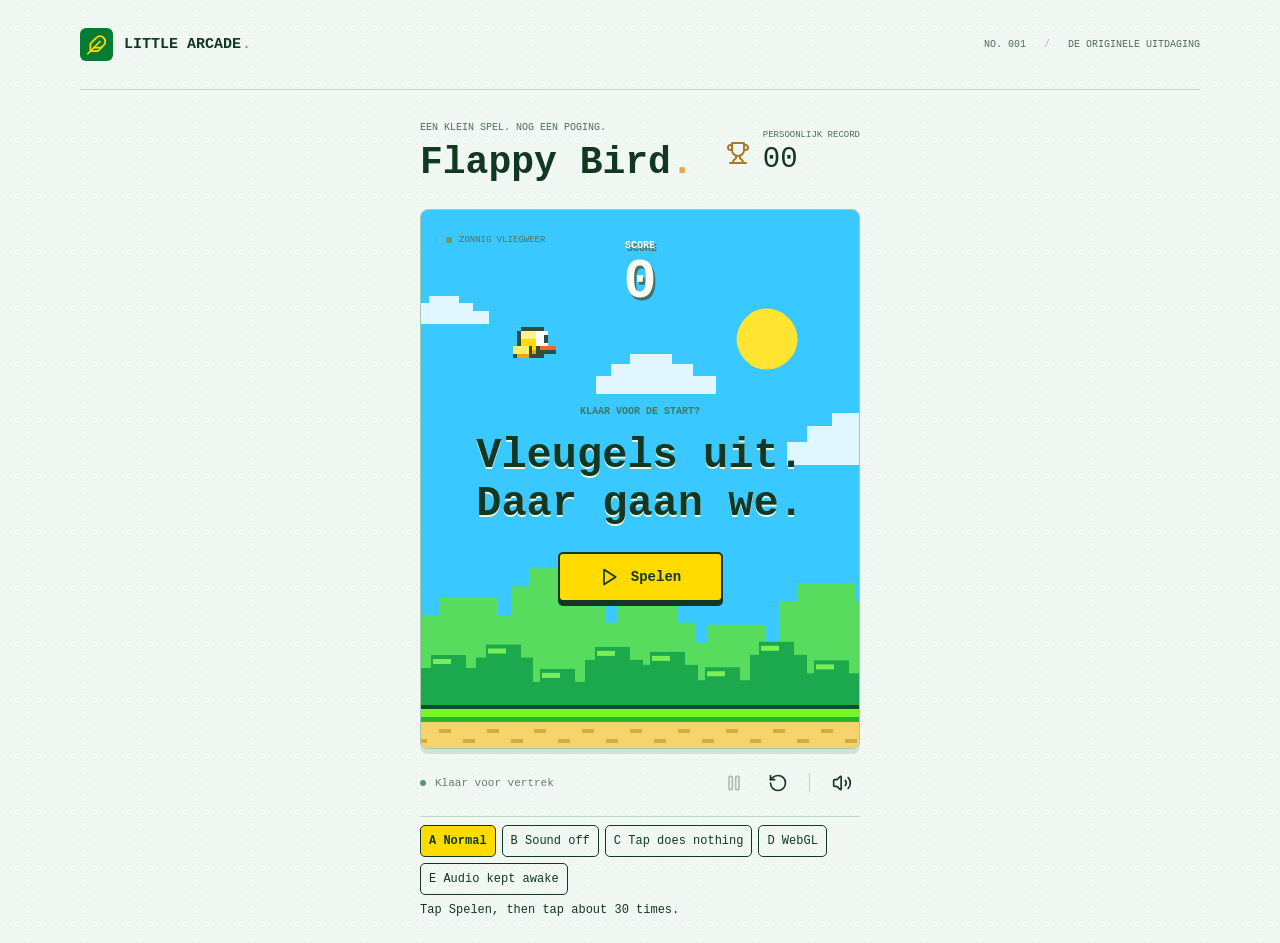
==== lab/index.html @ 258171ba "Merge branch 'iphone-tap-test' Co-Authored-By: Claude Opus 5.5 <noreply@anthropic.com>" ====
<!doctype html>
<html lang="nl">
<head>
  <meta charset="UTF-8">
  <meta name="viewport" content="width=device-width, initial-scale=1">
  <meta name="theme-color" content="#eaf5ef">
  <title>Flappy Bird - Nog eentje.</title>
  <link rel="icon" href="data:image/svg+xml,%3Csvg xmlns='http://www.w3.org/2000/svg' viewBox='0 0 40 40'%3E%3Crect x='5' y='9' width='28' height='24' rx='9' fill='%23ffc94a'/%3E%3Crect x='25' y='13' width='5' height='6' fill='%23223932'/%3E%3Cpath d='M29 22h11v6H29' fill='%23ef7654'/%3E%3C/svg%3E">
  <link rel="stylesheet" href="../style.css">
  <script defer src="../phaser.min.js"></script>
  <script defer src="../lucide.min.js"></script>
  <script defer src="game.js"></script>
  <script defer src="lab.js"></script>
</head>
<body>
  <main class="shell">
    <header class="masthead">
      <a class="brand" href="./index.html" aria-label="Flappy Bird startpagina"><span class="brand-mark"><i data-lucide="feather"></i></span> LITTLE ARCADE<span class="brand-dot">.</span></a>
      <span class="edition">NO. 001 <span>/</span> DE ORIGINELE UITDAGING</span>
    </header>
    <section class="game-heading" aria-labelledby="title">
      <div><div class="eyebrow">EEN KLEIN SPEL. NOG EEN POGING.</div><h1 id="title">Flappy Bird<span>.</span></h1></div>
      <div class="record"><i data-lucide="trophy"></i><div><span>PERSOONLIJK RECORD</span><strong id="best">00</strong></div></div>
    </section>
    <section class="game-frame" aria-label="Flappy Bird spel">
      <div id="stage" tabindex="0" aria-label="Speelveld. Gebruik spatie, pijltje omhoog of tik om te vliegen."></div>
      <div class="game-hud" aria-hidden="true"><span>SCORE</span><strong id="score">0</strong></div>
      <div class="scene-label"><span></span> ZONNIG VLIEGWEER</div>
      <div id="overlay" class="overlay">
        <div class="overlay-content">
          <div id="overlay-tag" class="overlay-tag">KLAAR VOOR DE START?</div>
          <h2 id="overlay-title">Vleugels uit.<br>Daar gaan we.</h2>
          <div id="result" class="result" hidden><span>Score <strong id="final-score">0</strong></span><span>Best <strong id="final-best">0</strong></span></div>
          <ul id="medals" class="medals" aria-label="Hoogste medaille van deze ronde" hidden></ul>
          <button id="start" class="primary"><i data-lucide="play"></i><span>Spelen</span></button>
        </div>
      </div>
      <div id="load-error" class="load-error" hidden>Het spel kon niet worden geladen. Controleer of phaser.min.js naast index.html staat en vernieuw de pagina.</div>
    </section>
    <footer class="game-toolbar">
      <div class="session-label"><span class="status-dot"></span><span id="status">Klaar voor vertrek</span></div>
      <div class="tools">
        <button id="pause" class="icon-button" title="Pauzeren (P)" aria-label="Pauzeren" disabled><i data-lucide="pause"></i></button>
        <button id="restart" class="icon-button" title="Opnieuw spelen" aria-label="Opnieuw spelen"><i data-lucide="rotate-ccw"></i></button>
        <span class="tool-divider"></span>
        <button id="sound" class="icon-button" title="Geluid uitschakelen" aria-label="Geluid uitschakelen" aria-pressed="true"><i data-lucide="volume-2"></i></button>
      </div>
    </footer>
    <div id="lab-panel" style="font-size:12px;line-height:1.5;padding:8px 0 24px;max-width:440px;margin:auto"></div>
    <div class="bottom-line" hidden style="display:none"><span>GEMAAKT VOOR JE VOLGENDE RECORD.</span><span>Veel vliegplezier <i data-lucide="sparkles"></i></span></div>
    <p id="announcement" class="sr-only" role="status" aria-live="polite"></p>
  </main>
</body>
</html>
---- style.css ----
@font-face{font-family:Arcade;src:local("Consolas"),local("Courier New");font-display:swap}
:root{--ink:#123722;--muted:#506c5b;--paper:#f1f8f3;--green:#087b32;--yellow:#ffdb00;--line:#bed9c6;--page-height:100vh;--chrome:354px}
@supports(height:1svh){:root{--page-height:100svh}}
*{box-sizing:border-box}body{margin:0;color:var(--ink);background:var(--paper);background-image:radial-gradient(#b4cebd55 .7px,transparent .7px);background-size:7px 7px;font-family:Arcade,monospace;letter-spacing:0}button,a{-webkit-tap-highlight-color:transparent}button{font:inherit;cursor:pointer}button:disabled{opacity:.3;cursor:default}button:focus-visible,a:focus-visible,#stage:focus-visible{outline:3px solid #e18b32;outline-offset:5px}button svg{width:20px;height:20px;flex-shrink:0}.shell{max-width:1192px;margin:auto;padding:0 36px}.masthead{height:90px;display:flex;align-items:center;justify-content:space-between;border-bottom:1px solid var(--line)}.brand{display:flex;align-items:center;color:var(--ink);font-size:15px;font-weight:bold;text-decoration:none;gap:11px}.brand-mark{display:grid;place-items:center;background:var(--green);color:var(--yellow);width:33px;height:33px;border-radius:6px}.brand-mark svg{width:21px}.brand-dot{color:#dc8751;margin-left:-10px}.edition{font-size:10px;color:var(--muted)}.edition span{padding:0 12px;color:#a1b1a6}.game-heading{display:flex;justify-content:space-between;align-items:center;padding:32px 0 26px}.eyebrow{font-size:10px;color:var(--muted);margin-bottom:9px}h1{font-size:44px;line-height:1.08;letter-spacing:0;margin:0;font-weight:900}h1>span{color:#e6a745}.record{display:flex;gap:13px;align-items:center}.record>svg{color:#a97829;width:24px;height:24px}.record span{display:block;font-size:9px;color:var(--muted)}.record strong{display:block;font-size:29px;margin-top:3px;font-weight:normal}.game-frame{position:relative;overflow:hidden;border:1px solid #a7c9b2;border-radius:8px;background:#bce4dc;box-shadow:0 5px 0 #d4e2d6;isolation:isolate}#stage{height:100%;width:100%;touch-action:none}#stage canvas{display:block}.game-hud{position:absolute;top:25px;left:50%;transform:translateX(-50%);text-align:center;pointer-events:none;z-index:2;color:#fffef2;text-shadow:2px 3px 0 #426f66}.game-hud span{font-size:10px;font-weight:bold}.game-hud strong{display:block;font-size:55px;line-height:1.1;font-weight:bold}.scene-label{position:absolute;top:25px;left:25px;display:flex;align-items:center;gap:7px;font-size:9px;color:#47766a;pointer-events:none}.scene-label>span{width:6px;height:6px;background:#6a9b7a}.overlay{position:absolute;inset:0;display:flex;justify-content:center;align-items:center;z-index:3;pointer-events:none}.overlay[hidden]{display:none}.overlay-content{text-align:center;transform:translateY(-5px);max-width:90%}.overlay-tag{font-size:10px;color:#3f7966;margin-bottom:15px;font-weight:bold}h2{font-size:42px;line-height:1.15;margin:0 0 24px;font-weight:900;text-shadow:0 2px #e6f6e7}.primary{pointer-events:auto;display:inline-flex;justify-content:center;align-items:center;gap:12px;min-height:50px;min-width:165px;background:var(--yellow);color:var(--ink);font-weight:bold;font-size:14px;border:2px solid var(--ink);border-radius:5px;box-shadow:0 4px 0 var(--ink);padding:12px 22px;transition:background .15s,transform .15s}.primary:hover{background:#ffe18a;transform:translateY(-1px)}.primary:active{transform:translateY(3px);box-shadow:0 1px 0 var(--ink)}.result{display:flex;justify-content:center;gap:35px;margin:0 0 25px}.result[hidden]{display:none}.result span{font-size:10px;color:#47766a}.result strong{display:block;font-size:32px;color:var(--ink);margin-top:5px}.game-toolbar{min-height:68px;display:flex;justify-content:space-between;align-items:center;border-bottom:1px solid var(--line);gap:12px}.session-label{display:flex;align-items:center;gap:9px;font-size:11px;color:#667e6e}.status-dot{width:6px;height:6px;border-radius:50%;background:#5c9371}.tools{display:flex;align-items:center;gap:7px}.icon-button{width:37px;height:37px;display:grid;place-items:center;background:transparent;border:1px solid transparent;border-radius:5px;color:var(--ink)}.icon-button:hover:not(:disabled){background:#dce9df;border-color:#c0d3c5}.tool-divider{height:19px;width:1px;background:var(--line);margin:0 6px}.bottom-line{display:flex;justify-content:space-between;gap:15px;padding:22px 0 28px;color:#7c9183;font-size:9px}.bottom-line>span:last-child{display:flex;align-items:center;gap:8px;font-size:11px}.bottom-line svg{width:14px;height:14px}.sr-only{position:absolute;width:1px;height:1px;padding:0;margin:-1px;overflow:hidden;clip:rect(0,0,0,0);white-space:nowrap;border:0}.load-error{position:absolute;inset:30%;z-index:5;background:#fff;padding:20px;font-size:14px}.load-error[hidden]{display:none}body[data-state="over"] .overlay,body[data-state="paused"] .overlay{background:#ddf0dfbf;backdrop-filter:blur(3px)}
body[data-state="ready"] .overlay-content{transform:translateY(25px)}
.medals{padding:0;margin:0 auto 22px;list-style:none}
.medals[hidden]{display:none}
.medals li{display:flex;flex-direction:column;align-items:center;gap:6px;font-size:12px;font-weight:bold}
.medals svg{width:38px;height:42px;flex-shrink:0}
.medals [data-level="Easy"] svg{color:#a56b36}
.medals [data-level="Medium"] svg{color:#587784}
.medals [data-level="Hard"] svg{color:#aa7b17}
.medals [data-level="Expert"] svg{color:#207563}
.medals [data-level="Master"] svg{color:#a83e62}
.game-heading,.game-frame,.game-toolbar,.bottom-line{width:min(100%,440px,max(220px,calc((var(--page-height) - var(--chrome)) * 22 / 27)));margin-left:auto;margin-right:auto}
@media(min-width:651px){.game-heading h1{font-size:38px}}
@media(min-width:1500px){.shell{padding-top:20px}.game-heading{padding-top:40px;padding-bottom:32px}}
@media(max-width:650px){.shell{padding:0 16px}.masthead{height:64px}.brand{font-size:12px;gap:8px}.edition{font-size:9px}.edition span{padding:0 3px}.edition{max-width:100px;text-align:right;line-height:1.6}.game-heading{padding:22px 0 20px}.eyebrow{font-size:8px}h1{font-size:32px}.record{gap:8px}.record span{max-width:78px;line-height:1.5;font-size:8px}.record strong{font-size:22px}.record>svg{width:20px}h2{font-size:32px}.scene-label{font-size:8px;top:20px;left:15px}.game-hud{top:18px}.game-toolbar{min-height:61px}.bottom-line{font-size:8px;padding-top:18px}.bottom-line>span:last-child{font-size:9px}.session-label{font-size:10px}}
@media(prefers-reduced-motion:reduce){.primary{transition:none}}
.game-frame{aspect-ratio:22 / 27}
#stage{position:absolute;inset:0}
@media(min-width:1500px){:root{--chrome:388px}}
@media(max-width:650px){:root{--chrome:284px}}
@media(max-height:820px){:root{--chrome:200px}.masthead,.bottom-line{display:none}.game-heading{padding:14px 0 12px}.game-toolbar{min-height:52px}}
@media(max-height:820px) and (max-width:650px){:root{--chrome:166px}}
@media(max-height:520px){:root{--chrome:56px}.game-heading,.session-label{display:none}.game-toolbar{justify-content:center}.game-toolbar{min-height:44px}h2{font-size:22px;margin-bottom:10px}.overlay-tag{margin-bottom:6px}.result{margin-bottom:8px}.result strong{font-size:22px;margin-top:2px}.medals{margin-bottom:8px}.medals svg{width:24px;height:26px}.primary{min-height:40px;padding:6px 16px}.game-hud{top:10px}.game-hud strong{font-size:36px}.scene-label{top:12px;left:12px}}
body{touch-action:manipulation}
.game-frame{-webkit-user-select:none;user-select:none;-webkit-touch-callout:none;-webkit-tap-highlight-color:transparent}
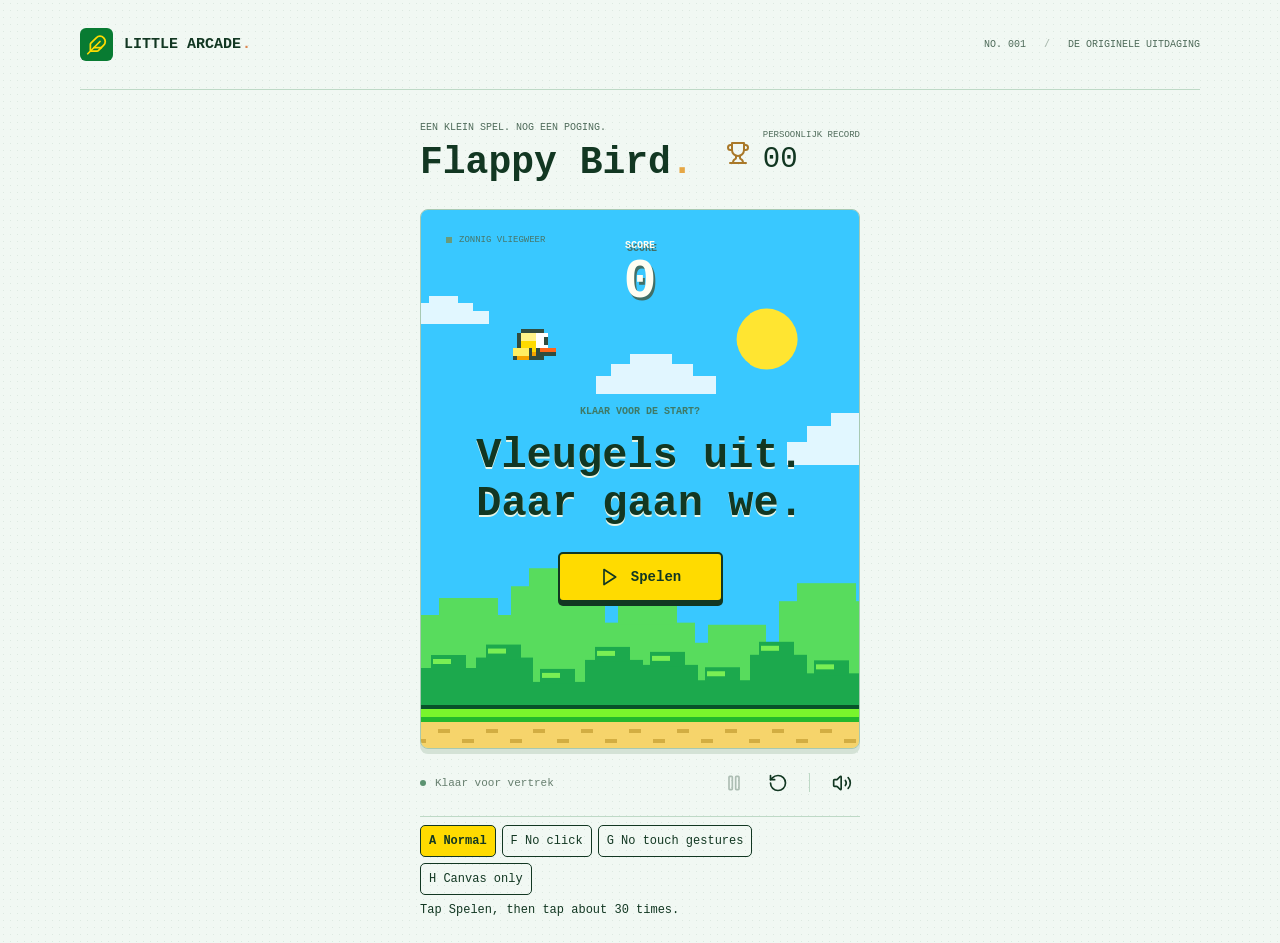
==== commit b93ea414: "Merge branch 'iphone-tap-test-2' Co-Authored-By: Claude Opus 5.5 <noreply@anthropic.com>" ====
--- a/lab/index.html
+++ b/lab/index.html
@@ -9,8 +9,8 @@
   <link rel="stylesheet" href="../style.css">
   <script defer src="../phaser.min.js"></script>
   <script defer src="../lucide.min.js"></script>
-  <script defer src="game.js"></script>
-  <script defer src="lab.js"></script>
+  <script defer src="game.js?v=2"></script>
+  <script defer src="lab.js?v=2"></script>
 </head>
 <body>
   <main class="shell">
